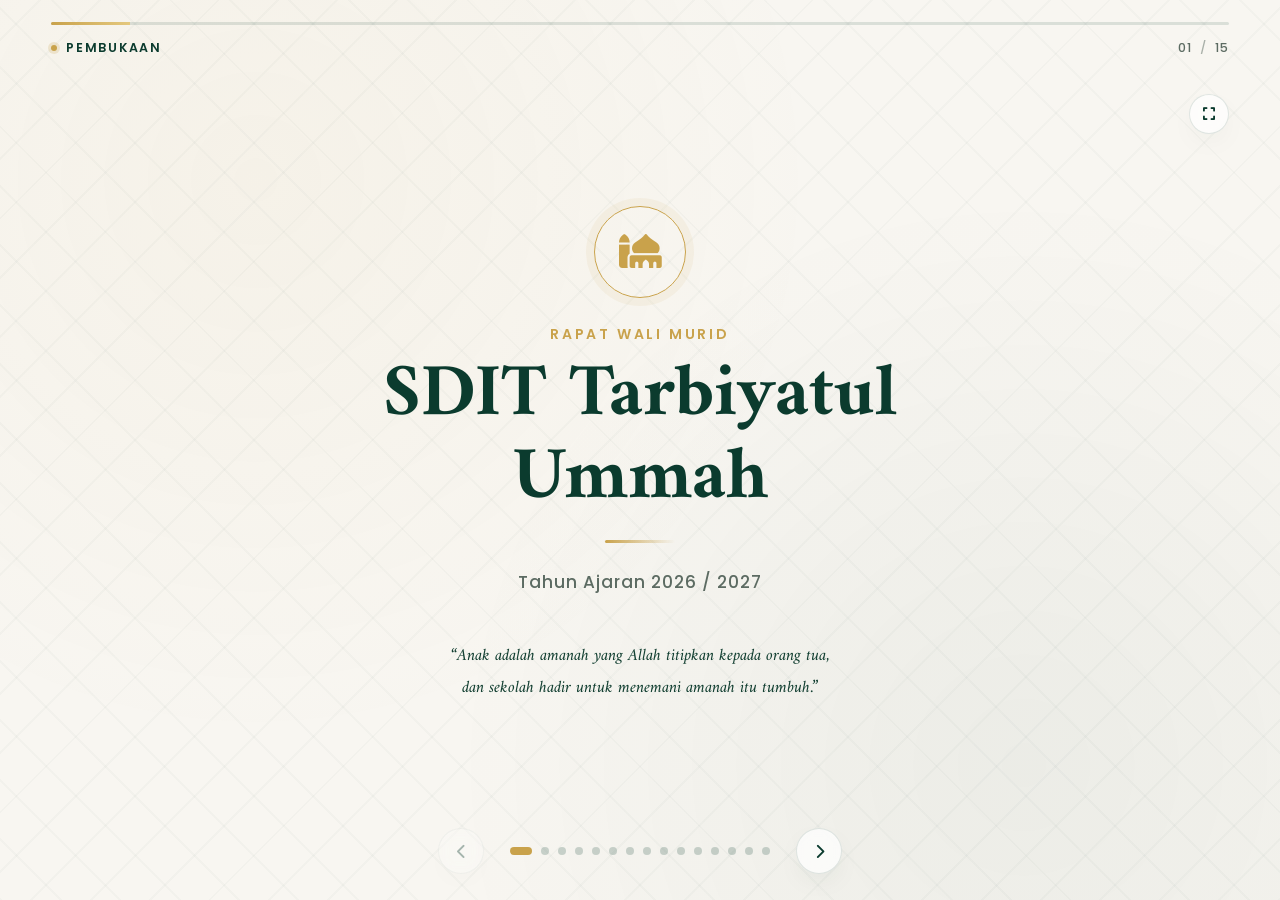
==== index.html @ 1135b36f "first commit" ====
<!DOCTYPE html>
<html lang="id">
<head>
<meta charset="UTF-8">
<meta name="viewport" content="width=device-width, initial-scale=1.0">
<title>Rapat Wali Murid — SDIT Tarbiyatul Ummah 2026/2027</title>

<!-- ===================== FONTS ===================== -->
<link rel="preconnect" href="https://fonts.googleapis.com">
<link rel="preconnect" href="https://fonts.gstatic.com" crossorigin>
<link href="https://fonts.googleapis.com/css2?family=Amiri:ital,wght@0,400;0,700;1,400&family=Poppins:wght@300;400;500;600;700;800&display=swap" rel="stylesheet">

<!-- ===================== ICONS ===================== -->
<link rel="stylesheet" href="https://cdnjs.cloudflare.com/ajax/libs/font-awesome/6.5.1/css/all.min.css">

<!-- ===================== STYLESHEET ===================== -->
<link rel="stylesheet" href="style.css">
</head>
<body>

<!-- ======================================================
     BACKGROUND PATTERN (islamic geometric, tipis, global)
====================================================== -->
<div class="pattern-overlay" aria-hidden="true"></div>

<!-- ======================================================
     TOP CHROME: progress bar + section indicator + slide no
====================================================== -->
<div class="top-chrome">
  <div class="progress-track" id="progressTrack">
    <div class="progress-fill" id="progressFill"></div>
  </div>
  <div class="chrome-row">
    <div class="section-indicator" id="sectionIndicator">
      <span class="dot-mark"></span>
      <span id="sectionLabel">Pembukaan</span>
    </div>
    <div class="slide-counter">
      <span id="slideCurrent">01</span>
      <span class="counter-sep">/</span>
      <span id="slideTotal">15</span>
    </div>
  </div>
</div>

<!-- ======================================================
     DECK
====================================================== -->
<main class="deck" id="deck">

  <!-- ================= SLIDE 1 — COVER ================= -->
  <section class="slide" data-section="Pembukaan">
    <div class="slide-inner cover-slide">
      <div class="cover-logo">
        <div class="logo-ring"><i class="fa-solid fa-mosque"></i></div>
      </div>
      <p class="eyebrow">Rapat Wali Murid</p>
      <h1 class="cover-title">SDIT Tarbiyatul<br>Ummah</h1>
      <div class="gold-divider"></div>
      <p class="cover-subtitle">Tahun Ajaran 2026 / 2027</p>
      <p class="cover-quote">&ldquo;Anak adalah amanah yang Allah titipkan kepada orang tua,<br>dan sekolah hadir untuk menemani amanah itu tumbuh.&rdquo;</p>
    </div>
  </section>

  <!-- ================= SLIDE 2 — PROFIL SEKOLAH ================= -->
  <section class="slide" data-section="Profil Sekolah">
    <div class="slide-inner">
      <p class="eyebrow">Mengenal Kami</p>
      <h2 class="slide-title">Profil SDIT Tarbiyatul Ummah</h2>
      <div class="gold-divider small"></div>

      <div class="profil-grid">
        <div class="profil-col">
          <div class="mini-card">
            <h3><i class="fa-solid fa-clock-rotate-left"></i> Sejarah Singkat</h3>
            <p class="placeholder-text">SDIT Tarbiyatul Ummah berdiri sebagai wujud ikhtiar bersama untuk menghadirkan pendidikan yang memadukan keimanan, akhlak, dan ilmu pengetahuan. Sejak awal berdiri, sekolah terus tumbuh bersama kepercayaan para orang tua. <em>(teks dapat disesuaikan)</em></p>
          </div>
          <div class="mini-card">
            <h3><i class="fa-solid fa-id-card"></i> Identitas Sekolah</h3>
            <ul class="identity-list">
              <li><span>NPSN</span><b>xxxxxxxx</b></li>
              <li><span>Status</span><b>Terakreditasi</b></li>
              <li><span>Alamat</span><b>Jl. Placeholder No. 00</b></li>
              <li><span>Tahun Berdiri</span><b>20xx</b></li>
            </ul>
          </div>
        </div>

        <div class="profil-col">
          <div class="mini-card">
            <h3><i class="fa-solid fa-chalkboard-user"></i> Profil Guru</h3>
            <div class="teacher-grid">
              <div class="teacher-card">
                <div class="teacher-photo"><i class="fa-solid fa-user"></i></div>
                <p class="teacher-name">Nama Guru</p>
                <p class="teacher-role">Kepala Sekolah</p>
              </div>
              <div class="teacher-card">
                <div class="teacher-photo"><i class="fa-solid fa-user"></i></div>
                <p class="teacher-name">Nama Guru</p>
                <p class="teacher-role">Wali Kelas</p>
              </div>
              <div class="teacher-card">
                <div class="teacher-photo"><i class="fa-solid fa-user"></i></div>
                <p class="teacher-name">Nama Guru</p>
                <p class="teacher-role">Guru Tahfidz</p>
              </div>
              <div class="teacher-card">
                <div class="teacher-photo"><i class="fa-solid fa-user"></i></div>
                <p class="teacher-name">Nama Guru</p>
                <p class="teacher-role">Guru Tahsin</p>
              </div>
            </div>
          </div>
        </div>
      </div>
    </div>
  </section>

  <!-- ================= SLIDE 3 — VISI & MISI (MUMTAZ) ================= -->
  <section class="slide" data-section="Visi & Misi">
    <div class="slide-inner">
      <p class="eyebrow">Arah Pendidikan Kami</p>
      <h2 class="slide-title">Visi &amp; Misi</h2>
      <div class="gold-divider small"></div>

      <p class="visi-text">Menjadi lembaga yang <b>Mumtaz</b> — istimewa dan unggul — dalam membentuk generasi yang berkarakter, cerdas, dan berdaya saing global.</p>

      <div class="mumtaz-grid">
        <div class="mumtaz-card"><span class="mumtaz-letter">M</span><p>Membangun karakter dan akhlak mulia</p></div>
        <div class="mumtaz-card"><span class="mumtaz-letter">U</span><p>Unggul dalam akademik</p></div>
        <div class="mumtaz-card"><span class="mumtaz-letter">M</span><p>Memfasilitasi potensi setiap anak</p></div>
        <div class="mumtaz-card"><span class="mumtaz-letter">T</span><p>Terdepan dalam teknologi</p></div>
        <div class="mumtaz-card"><span class="mumtaz-letter">A</span><p>Aktif berkontribusi bagi masyarakat</p></div>
        <div class="mumtaz-card"><span class="mumtaz-letter">Z</span><p>Zaman-oriented, siap menghadapi masa depan</p></div>
      </div>
    </div>
  </section>

  <!-- ================= SLIDE 4 — KALENDER PENDIDIKAN (FULL IMAGE) ================= -->
  <section class="slide" data-section="Kalender Pendidikan">
    <div class="slide-inner image-slide">
      <p class="eyebrow">Perencanaan Tahun Ajaran</p>
      <h2 class="slide-title">Kalender Pendidikan</h2>
      <div class="gold-divider small"></div>
      <div class="full-image-frame">
        <img src="https://placehold.co/1600x900/0B3B2E/C9A24B?text=Kalender+Pendidikan+2026%2F2027&font=raleway" alt="Kalender Pendidikan" id="kalenderImage">
      </div>
      <p class="image-hint"><i class="fa-solid fa-circle-info"></i> Ganti atribut <code>src</code> pada elemen <code>#kalenderImage</code> dengan gambar kalender pendidikan Anda.</p>
    </div>
  </section>

  <!-- ================= SLIDE 5 — OUTPUT LULUSAN ================= -->
  <section class="slide" data-section="Output Lulusan">
    <div class="slide-inner">
      <p class="eyebrow">Profil Kelulusan</p>
      <h2 class="slide-title">Output Lulusan</h2>
      <div class="gold-divider small"></div>

      <div class="icon-grid">
        <div class="icon-card"><i class="fa-solid fa-hands-praying"></i><p>Berakidah Lurus</p></div>
        <div class="icon-card"><i class="fa-solid fa-book-quran"></i><p>Berakhlak Qur'ani</p></div>
        <div class="icon-card"><i class="fa-solid fa-person-walking-arrow-right"></i><p>Mandiri</p></div>
        <div class="icon-card"><i class="fa-solid fa-list-check"></i><p>Disiplin</p></div>
        <div class="icon-card"><i class="fa-solid fa-face-smile"></i><p>Percaya Diri</p></div>
        <div class="icon-card"><i class="fa-solid fa-people-group"></i><p>Leadership</p></div>
        <div class="icon-card"><i class="fa-solid fa-hand-holding-heart"></i><p>Life Skill</p></div>
        <div class="icon-card"><i class="fa-solid fa-laptop-code"></i><p>Teknologi</p></div>
        <div class="icon-card"><i class="fa-solid fa-graduation-cap"></i><p>Akademik</p></div>
        <div class="icon-card"><i class="fa-solid fa-book-open"></i><p>Tahfidz</p></div>
      </div>
    </div>
  </section>

  <!-- ================= SLIDE 6 — TARGET PEMBELAJARAN PER KELAS ================= -->
  <section class="slide" data-section="Target Pembelajaran">
    <div class="slide-inner">
      <p class="eyebrow">Capaian Belajar</p>
      <h2 class="slide-title">Target Pembelajaran per Kelas</h2>
      <div class="gold-divider small"></div>

      <div class="table-wrap">
        <table class="modern-table">
          <thead>
            <tr><th>Kelas</th><th>Target Akademik</th><th>Target Tahfidz</th><th>Target Karakter</th></tr>
          </thead>
          <tbody>
            <tr><td><span class="kelas-badge">1</span></td><td>Placeholder target</td><td>Placeholder target</td><td>Placeholder target</td></tr>
            <tr><td><span class="kelas-badge">2</span></td><td>Placeholder target</td><td>Placeholder target</td><td>Placeholder target</td></tr>
            <tr><td><span class="kelas-badge">3</span></td><td>Placeholder target</td><td>Placeholder target</td><td>Placeholder target</td></tr>
            <tr><td><span class="kelas-badge">4</span></td><td>Placeholder target</td><td>Placeholder target</td><td>Placeholder target</td></tr>
            <tr><td><span class="kelas-badge">5</span></td><td>Placeholder target</td><td>Placeholder target</td><td>Placeholder target</td></tr>
            <tr><td><span class="kelas-badge">6</span></td><td>Placeholder target</td><td>Placeholder target</td><td>Placeholder target</td></tr>
          </tbody>
        </table>
      </div>
    </div>
  </section>

  <!-- ================= SLIDE 7 — JADWAL PELAJARAN (TIMELINE) ================= -->
  <section class="slide" data-section="Jadwal Pelajaran">
    <div class="slide-inner">
      <p class="eyebrow">Kegiatan Harian</p>
      <h2 class="slide-title">Jadwal Pelajaran</h2>
      <div class="gold-divider small"></div>

      <div class="timeline">
        <div class="timeline-item"><div class="tl-icon"><i class="fa-solid fa-door-open"></i></div><div class="tl-text"><b>07.00</b><span>Jam Masuk</span></div></div>
        <div class="timeline-item"><div class="tl-icon"><i class="fa-solid fa-chalkboard"></i></div><div class="tl-text"><b>07.15</b><span>Jam Pelajaran</span></div></div>
        <div class="timeline-item"><div class="tl-icon"><i class="fa-solid fa-mug-hot"></i></div><div class="tl-text"><b>09.30</b><span>Istirahat</span></div></div>
        <div class="timeline-item"><div class="tl-icon"><i class="fa-solid fa-microphone-lines"></i></div><div class="tl-text"><b>10.00</b><span>Tahsin</span></div></div>
        <div class="timeline-item"><div class="tl-icon"><i class="fa-solid fa-book-open-reader"></i></div><div class="tl-text"><b>10.30</b><span>Tahfidz</span></div></div>
        <div class="timeline-item"><div class="tl-icon"><i class="fa-solid fa-mosque"></i></div><div class="tl-text"><b>12.00</b><span>Dzuhur Berjamaah</span></div></div>
        <div class="timeline-item"><div class="tl-icon"><i class="fa-solid fa-house"></i></div><div class="tl-text"><b>13.00</b><span>Pulang</span></div></div>
      </div>
    </div>
  </section>

  <!-- ================= SLIDE 8 — KELOMPOK TAHSIN ================= -->
  <section class="slide" data-section="Kelompok Tahsin">
    <div class="slide-inner">
      <p class="eyebrow">Pembinaan Bacaan Al-Qur'an</p>
      <h2 class="slide-title">Kelompok Tahsin</h2>
      <div class="gold-divider small"></div>

      <div class="level-grid">
        <div class="level-card"><span class="level-tag">Level A</span><p class="placeholder-text">Kriteria &amp; target placeholder</p></div>
        <div class="level-card"><span class="level-tag">Level B</span><p class="placeholder-text">Kriteria &amp; target placeholder</p></div>
        <div class="level-card"><span class="level-tag">Level C</span><p class="placeholder-text">Kriteria &amp; target placeholder</p></div>
        <div class="level-card"><span class="level-tag">Level D</span><p class="placeholder-text">Kriteria &amp; target placeholder</p></div>
      </div>
    </div>
  </section>

  <!-- ================= SLIDE 9 — KELOMPOK TAHFIDZ ================= -->
  <section class="slide" data-section="Kelompok Tahfidz">
    <div class="slide-inner">
      <p class="eyebrow">Pembinaan Hafalan Al-Qur'an</p>
      <h2 class="slide-title">Kelompok Tahfidz</h2>
      <div class="gold-divider small"></div>

      <div class="halaqah-grid">
        <div class="halaqah-card">
          <h3><i class="fa-solid fa-book-quran"></i> Halaqah 1</h3>
          <ul>
            <li><span>Musyrif</span><b>Nama Musyrif</b></li>
            <li><span>Target</span><b>Juz placeholder</b></li>
            <li><span>Jumlah Siswa</span><b>xx siswa</b></li>
          </ul>
        </div>
        <div class="halaqah-card">
          <h3><i class="fa-solid fa-book-quran"></i> Halaqah 2</h3>
          <ul>
            <li><span>Musyrif</span><b>Nama Musyrif</b></li>
            <li><span>Target</span><b>Juz placeholder</b></li>
            <li><span>Jumlah Siswa</span><b>xx siswa</b></li>
          </ul>
        </div>
        <div class="halaqah-card">
          <h3><i class="fa-solid fa-book-quran"></i> Halaqah 3</h3>
          <ul>
            <li><span>Musyrif</span><b>Nama Musyrif</b></li>
            <li><span>Target</span><b>Juz placeholder</b></li>
            <li><span>Jumlah Siswa</span><b>xx siswa</b></li>
          </ul>
        </div>
        <div class="halaqah-card">
          <h3><i class="fa-solid fa-book-quran"></i> Halaqah 4</h3>
          <ul>
            <li><span>Musyrif</span><b>Nama Musyrif</b></li>
            <li><span>Target</span><b>Juz placeholder</b></li>
            <li><span>Jumlah Siswa</span><b>xx siswa</b></li>
          </ul>
        </div>
      </div>
    </div>
  </section>

  <!-- ================= SLIDE 10 — BUDAYA SEKOLAH ================= -->
  <section class="slide" data-section="Budaya Sekolah">
    <div class="slide-inner">
      <p class="eyebrow">Nilai Keseharian</p>
      <h2 class="slide-title">Budaya Sekolah</h2>
      <div class="gold-divider small"></div>

      <div class="culture-grid">
        <div class="culture-item"><i class="fa-solid fa-face-smile"></i><span>Senyum</span></div>
        <div class="culture-item"><i class="fa-solid fa-hand-peace"></i><span>Salam</span></div>
        <div class="culture-item"><i class="fa-solid fa-comments"></i><span>Sapa</span></div>
        <div class="culture-item"><i class="fa-solid fa-heart"></i><span>Sopan</span></div>
        <div class="culture-item"><i class="fa-solid fa-leaf"></i><span>Santun</span></div>
        <div class="culture-item"><i class="fa-solid fa-book-quran"></i><span>Tilawah</span></div>
        <div class="culture-item"><i class="fa-solid fa-rotate"></i><span>Murajaah</span></div>
        <div class="culture-item"><i class="fa-solid fa-mosque"></i><span>Shalat</span></div>
        <div class="culture-item"><i class="fa-solid fa-clock"></i><span>Disiplin</span></div>
        <div class="culture-item"><i class="fa-solid fa-broom"></i><span>Kebersihan</span></div>
      </div>
    </div>
  </section>

  <!-- ================= SLIDE 11 — INFORMASI SERAGAM ================= -->
  <section class="slide" data-section="Informasi Seragam">
    <div class="slide-inner">
      <p class="eyebrow">Ketentuan Berpakaian</p>
      <h2 class="slide-title">Informasi Seragam</h2>
      <div class="gold-divider small"></div>

      <div class="uniform-grid">
        <div class="uniform-card"><div class="uniform-photo"><i class="fa-solid fa-shirt"></i></div><p>Senin</p></div>
        <div class="uniform-card"><div class="uniform-photo"><i class="fa-solid fa-shirt"></i></div><p>Selasa</p></div>
        <div class="uniform-card"><div class="uniform-photo"><i class="fa-solid fa-shirt"></i></div><p>Rabu</p></div>
        <div class="uniform-card"><div class="uniform-photo"><i class="fa-solid fa-shirt"></i></div><p>Kamis</p></div>
        <div class="uniform-card"><div class="uniform-photo"><i class="fa-solid fa-shirt"></i></div><p>Jumat</p></div>
        <div class="uniform-card"><div class="uniform-photo"><i class="fa-solid fa-person-running"></i></div><p>Olahraga</p></div>
      </div>
    </div>
  </section>

  <!-- ================= SLIDE 12 — ATURAN SISWA ================= -->
  <section class="slide" data-section="Aturan Siswa">
    <div class="slide-inner">
      <p class="eyebrow">Tata Tertib</p>
      <h2 class="slide-title">Aturan Siswa</h2>
      <div class="gold-divider small"></div>

      <div class="rules-columns">
        <div class="rules-col rules-good">
          <h3><i class="fa-solid fa-circle-check"></i> Yang Harus Dilakukan</h3>
          <ul>
            <li><i class="fa-solid fa-check"></i> Datang tepat waktu</li>
            <li><i class="fa-solid fa-check"></i> Berpakaian rapi sesuai jadwal</li>
            <li><i class="fa-solid fa-check"></i> Membawa perlengkapan belajar</li>
            <li><i class="fa-solid fa-check"></i> Bersikap sopan pada guru &amp; teman</li>
            <li><i class="fa-solid fa-check"></i> Menjaga kebersihan kelas</li>
          </ul>
        </div>
        <div class="rules-col rules-bad">
          <h3><i class="fa-solid fa-circle-xmark"></i> Yang Tidak Boleh Dilakukan</h3>
          <ul>
            <li><i class="fa-solid fa-xmark"></i> Membawa gawai tanpa izin</li>
            <li><i class="fa-solid fa-xmark"></i> Terlambat tanpa keterangan</li>
            <li><i class="fa-solid fa-xmark"></i> Berkata tidak sopan</li>
            <li><i class="fa-solid fa-xmark"></i> Membuang sampah sembarangan</li>
            <li><i class="fa-solid fa-xmark"></i> Meninggalkan kelas tanpa izin</li>
          </ul>
        </div>
      </div>
    </div>
  </section>

  <!-- ================= SLIDE 13 — KOMITMEN ORANG TUA ================= -->
  <section class="slide" data-section="Komitmen Orang Tua">
    <div class="slide-inner">
      <p class="eyebrow">Sinergi Sekolah &amp; Keluarga</p>
      <h2 class="slide-title">Komitmen Bersama Orang Tua &amp; Sekolah</h2>
      <div class="gold-divider small"></div>

      <div class="commitment-layout">
        <ul class="commitment-list">
          <li><i class="fa-solid fa-square-check"></i> Mendampingi belajar di rumah</li>
          <li><i class="fa-solid fa-square-check"></i> Murajaah hafalan bersama anak</li>
          <li><i class="fa-solid fa-square-check"></i> Membiasakan shalat berjamaah</li>
          <li><i class="fa-solid fa-square-check"></i> Aktif berkomunikasi dengan guru</li>
          <li><i class="fa-solid fa-square-check"></i> Datang tepat waktu</li>
        </ul>

        <div class="signature-area">
          <div class="signature-box"><span>Orang Tua / Wali</span></div>
          <div class="signature-box"><span>Wali Kelas</span></div>
        </div>
      </div>
    </div>
  </section>

  <!-- ================= SLIDE 14 — ANGGARAN SEKOLAH ================= -->
  <section class="slide" data-section="Anggaran Sekolah">
    <div class="slide-inner">
      <p class="eyebrow">Perencanaan Biaya</p>
      <h2 class="slide-title">Anggaran Sekolah</h2>
      <div class="gold-divider small"></div>

      <div class="budget-grid">
        <div class="budget-card"><i class="fa-solid fa-money-bill-wave"></i><p>SPP</p><span>Rp. xxx.xxx</span></div>
        <div class="budget-card"><i class="fa-solid fa-shirt"></i><p>Seragam</p><span>Rp. xxx.xxx</span></div>
        <div class="budget-card"><i class="fa-solid fa-book"></i><p>Buku</p><span>Rp. xxx.xxx</span></div>
        <div class="budget-card"><i class="fa-solid fa-calendar-days"></i><p>Kegiatan</p><span>Rp. xxx.xxx</span></div>
        <div class="budget-card"><i class="fa-solid fa-futbol"></i><p>Ekstrakurikuler</p><span>Rp. xxx.xxx</span></div>
        <div class="budget-card"><i class="fa-solid fa-ellipsis"></i><p>Lainnya</p><span>Rp. xxx.xxx</span></div>
      </div>
    </div>
  </section>

  <!-- ================= SLIDE 15 — PENUTUP ================= -->
  <section class="slide" data-section="Penutup">
    <div class="slide-inner closing-slide">
      <i class="fa-solid fa-mosque closing-icon"></i>
      <p class="closing-quote">&ldquo;Pendidikan terbaik lahir dari sinergi antara sekolah dan keluarga.&rdquo;</p>
      <div class="gold-divider"></div>
      <h2 class="closing-title">Terima Kasih</h2>
      <p class="closing-school">SDIT Tarbiyatul Ummah</p>
    </div>
  </section>

</main>

<!-- ======================================================
     BOTTOM CHROME: prev/next + dots + fullscreen
====================================================== -->
<div class="bottom-chrome">
  <button class="nav-btn" id="prevBtn" aria-label="Slide sebelumnya">
    <i class="fa-solid fa-chevron-left"></i>
  </button>

  <div class="dots" id="dotsContainer"></div>

  <button class="nav-btn" id="nextBtn" aria-label="Slide berikutnya">
    <i class="fa-solid fa-chevron-right"></i>
  </button>
</div>

<button class="fullscreen-btn" id="fullscreenBtn" aria-label="Mode layar penuh">
  <i class="fa-solid fa-expand"></i>
</button>

<script src="script.js"></script>
</body>
</html>
---- style.css ----
/* =====================================================================
   RAPAT WALI MURID — SDIT TARBIYATUL UMMAH
   Stylesheet premium: Islamic Minimalist, Elegant, Modern
   Palette : Hijau tua #0B3B2E | Emas #C9A24B | Cream #F8F6F1
===================================================================== */

/* ---------------------- 1. DESIGN TOKENS ---------------------- */
:root{
  --hijau-tua:      #0B3B2E;
  --hijau-tua-2:    #123f31;
  --hijau-gelap:    #071F19;
  --emas:           #C9A24B;
  --emas-terang:    #E4C87E;
  --cream:          #F8F6F1;
  --cream-2:        #F1ECE1;
  --putih:          #FFFFFF;
  --teks-gelap:     #1C2A22;
  --teks-muted:     #5C6B62;

  --font-heading: 'Amiri', serif;
  --font-body:    'Poppins', sans-serif;

  --radius-lg: 24px;
  --radius-md: 16px;
  --radius-sm: 10px;

  --shadow-soft: 0 20px 50px -20px rgba(11,59,46,0.25);
  --shadow-card: 0 10px 30px -12px rgba(11,59,46,0.18);
  --ease: cubic-bezier(.65,0,.35,1);
}

/* ---------------------- 2. RESET ---------------------- */
*,*::before,*::after{ box-sizing:border-box; margin:0; padding:0; }
html,body{ height:100%; }
body{
  font-family:var(--font-body);
  background:var(--cream);
  color:var(--teks-gelap);
  overflow:hidden;
  -webkit-font-smoothing:antialiased;
  position:relative;
}
img{ max-width:100%; display:block; }
ul{ list-style:none; }
button{ font-family:inherit; cursor:pointer; border:none; background:none; }

::selection{ background:var(--emas); color:var(--putih); }

/* Respect reduced motion */
@media (prefers-reduced-motion: reduce){
  *{ animation-duration:.001ms !important; transition-duration:.001ms !important; }
}

/* ---------------------- 3. BACKGROUND PATTERN ---------------------- */
.pattern-overlay{
  position:fixed; inset:0; z-index:0; pointer-events:none;
  background-image:
    radial-gradient(circle at 20% 20%, rgba(201,162,75,0.05) 0, transparent 45%),
    radial-gradient(circle at 80% 85%, rgba(11,59,46,0.05) 0, transparent 45%),
    repeating-linear-gradient(45deg, rgba(11,59,46,0.025) 0 2px, transparent 2px 42px),
    repeating-linear-gradient(-45deg, rgba(11,59,46,0.025) 0 2px, transparent 2px 42px);
}

/* ---------------------- 4. TOP CHROME ---------------------- */
.top-chrome{
  position:fixed; top:0; left:0; right:0; z-index:50;
  padding:22px clamp(20px,4vw,56px) 0;
}
.progress-track{
  width:100%; height:3px; background:rgba(11,59,46,0.12);
  border-radius:4px; overflow:hidden;
}
.progress-fill{
  height:100%; width:6.66%;
  background:linear-gradient(90deg, var(--emas), var(--emas-terang));
  transition:width .6s var(--ease);
}
.chrome-row{
  display:flex; align-items:center; justify-content:space-between;
  margin-top:14px;
}
.section-indicator{
  display:flex; align-items:center; gap:9px;
  font-size:12.5px; letter-spacing:.14em; text-transform:uppercase;
  color:var(--hijau-tua); font-weight:600;
}
.dot-mark{
  width:6px; height:6px; border-radius:50%; background:var(--emas);
  box-shadow:0 0 0 3px rgba(201,162,75,0.2);
}
.slide-counter{
  font-size:12.5px; letter-spacing:.08em; color:var(--teks-muted); font-weight:500;
  font-variant-numeric:tabular-nums;
}
.counter-sep{ margin:0 4px; opacity:.5; }

/* ---------------------- 5. DECK / SLIDES ---------------------- */
.deck{
  position:relative; width:100%; height:100vh; z-index:1;
}
.slide{
  position:absolute; inset:0;
  display:flex; align-items:center; justify-content:center;
  padding:110px clamp(24px,6vw,90px) 100px;
  opacity:0; visibility:hidden;
  transform:translateX(40px);
  transition:opacity .6s var(--ease), transform .6s var(--ease), visibility 0s linear .6s;
}
.slide.active{
  opacity:1; visibility:visible; transform:translateX(0);
  transition:opacity .6s var(--ease), transform .6s var(--ease), visibility 0s;
  z-index:2;
}
.slide.exit-left{ transform:translateX(-40px); }

.slide-inner{
  width:100%; max-width:1180px; margin:0 auto;
  animation:riseIn .7s var(--ease);
}
@keyframes riseIn{
  from{ opacity:0; transform:translateY(18px); }
  to{ opacity:1; transform:translateY(0); }
}

.eyebrow{
  font-size:13px; letter-spacing:.2em; text-transform:uppercase;
  color:var(--emas); font-weight:600; margin-bottom:10px;
}
.slide-title{
  font-family:var(--font-heading);
  font-size:clamp(30px,3.6vw,46px);
  color:var(--hijau-tua); font-weight:700; line-height:1.15;
}
.gold-divider{
  width:70px; height:3px; margin:20px 0 26px;
  background:linear-gradient(90deg, var(--emas), transparent);
  border-radius:4px;
}
.gold-divider.small{ width:52px; margin:16px 0 30px; }

.placeholder-text{ color:var(--teks-muted); font-size:14.5px; line-height:1.75; font-weight:400; }

/* ---------------------- 6. COVER SLIDE ---------------------- */
.cover-slide{ text-align:center; display:flex; flex-direction:column; align-items:center; }
.cover-logo{ margin-bottom:26px; }
.logo-ring{
  width:92px; height:92px; border-radius:50%;
  border:1.5px solid var(--emas);
  display:flex; align-items:center; justify-content:center;
  color:var(--emas); font-size:34px;
  box-shadow:0 0 0 8px rgba(201,162,75,0.08);
}
.cover-slide .eyebrow{ font-size:14px; }
.cover-title{
  font-family:var(--font-heading); font-weight:700;
  font-size:clamp(40px,6vw,74px); color:var(--hijau-tua); line-height:1.12;
}
.cover-subtitle{
  font-size:17px; letter-spacing:.06em; color:var(--teks-muted); font-weight:500;
}
.cover-quote{
  margin-top:46px; max-width:560px;
  font-family:var(--font-heading); font-style:italic;
  font-size:17px; line-height:1.85; color:var(--hijau-tua-2);
}

/* ---------------------- 7. GLASS / CARD BASE ---------------------- */
.mini-card,.mumtaz-card,.icon-card,.level-card,.halaqah-card,
.uniform-card,.budget-card,.teacher-card{
  background:rgba(255,255,255,0.72);
  backdrop-filter:blur(10px);
  border:1px solid rgba(11,59,46,0.08);
  border-radius:var(--radius-md);
  box-shadow:var(--shadow-card);
  transition:transform .35s var(--ease), box-shadow .35s var(--ease);
}
.mini-card:hover,.mumtaz-card:hover,.icon-card:hover,.level-card:hover,
.halaqah-card:hover,.uniform-card:hover,.budget-card:hover,.teacher-card:hover{
  transform:translateY(-4px);
  box-shadow:0 24px 40px -18px rgba(11,59,46,0.28);
}

/* ---------------------- 8. SLIDE 2 — PROFIL ---------------------- */
.profil-grid{ display:grid; grid-template-columns:1.1fr 1fr; gap:26px; }
.mini-card{ padding:26px 28px; margin-bottom:20px; }
.mini-card h3{
  font-family:var(--font-heading); font-size:18px; color:var(--hijau-tua);
  display:flex; align-items:center; gap:10px; margin-bottom:14px;
}
.mini-card h3 i{ color:var(--emas); }
.identity-list li{
  display:flex; justify-content:space-between; padding:9px 0;
  border-bottom:1px dashed rgba(11,59,46,0.12); font-size:14px;
}
.identity-list li:last-child{ border-bottom:none; }
.identity-list span{ color:var(--teks-muted); }
.identity-list b{ color:var(--hijau-tua); font-weight:600; }

.teacher-grid{ display:grid; grid-template-columns:repeat(2,1fr); gap:16px; }
.teacher-card{ padding:20px 14px; text-align:center; box-shadow:none; border:1px solid rgba(11,59,46,0.08); }
.teacher-photo{
  width:56px; height:56px; margin:0 auto 10px; border-radius:50%;
  background:var(--cream-2); color:var(--emas); font-size:22px;
  display:flex; align-items:center; justify-content:center;
  border:1.5px solid rgba(201,162,75,0.4);
}
.teacher-name{ font-size:13.5px; font-weight:600; color:var(--hijau-tua); }
.teacher-role{ font-size:11.5px; color:var(--teks-muted); margin-top:2px; }

/* ---------------------- 9. SLIDE 3 — MUMTAZ ---------------------- */
.visi-text{
  max-width:760px; font-size:16px; line-height:1.85; color:var(--teks-gelap);
  margin-bottom:34px;
}
.mumtaz-grid{ display:grid; grid-template-columns:repeat(3,1fr); gap:18px; }
.mumtaz-card{
  padding:24px 20px; text-align:left; position:relative; overflow:hidden;
}
.mumtaz-card::after{
  content:''; position:absolute; right:-18px; bottom:-22px;
  width:90px; height:90px; border-radius:50%;
  background:radial-gradient(circle, rgba(201,162,75,0.12), transparent 70%);
}
.mumtaz-letter{
  font-family:var(--font-heading); font-size:34px; font-weight:700;
  color:var(--emas); display:block; margin-bottom:10px;
}
.mumtaz-card p{ font-size:13.5px; color:var(--teks-gelap); line-height:1.6; position:relative; z-index:1; }

/* ---------------------- 10. SLIDE 4 — KALENDER (IMAGE) ---------------------- */
.image-slide{ text-align:center; }
.full-image-frame{
  border-radius:var(--radius-lg); overflow:hidden;
  box-shadow:var(--shadow-soft); border:1px solid rgba(11,59,46,0.1);
  max-height:56vh;
}
.full-image-frame img{ width:100%; height:56vh; object-fit:contain; background:var(--cream-2); }
.image-hint{
  margin-top:16px; font-size:12.5px; color:var(--teks-muted);
  display:flex; align-items:center; justify-content:center; gap:6px;
}
.image-hint code{ background:var(--cream-2); padding:2px 6px; border-radius:5px; }

/* ---------------------- 11. SLIDE 5 — OUTPUT LULUSAN (ICON GRID) ---------------------- */
.icon-grid{ display:grid; grid-template-columns:repeat(5,1fr); gap:16px; }
.icon-card{
  padding:26px 12px; text-align:center;
}
.icon-card i{ font-size:26px; color:var(--emas); margin-bottom:12px; display:block; }
.icon-card p{ font-size:13px; font-weight:600; color:var(--hijau-tua); }

/* ---------------------- 12. SLIDE 6 — TABEL TARGET ---------------------- */
.table-wrap{
  border-radius:var(--radius-md); overflow:hidden; box-shadow:var(--shadow-card);
  border:1px solid rgba(11,59,46,0.08);
}
.modern-table{ width:100%; border-collapse:collapse; background:rgba(255,255,255,0.75); }
.modern-table thead th{
  background:var(--hijau-tua); color:var(--cream);
  font-size:12.5px; text-transform:uppercase; letter-spacing:.08em;
  font-weight:600; padding:15px 20px; text-align:left;
}
.modern-table tbody td{
  padding:14px 20px; font-size:13.5px; color:var(--teks-gelap);
  border-bottom:1px solid rgba(11,59,46,0.08);
}
.modern-table tbody tr:last-child td{ border-bottom:none; }
.modern-table tbody tr:hover{ background:rgba(201,162,75,0.06); }
.kelas-badge{
  display:inline-flex; align-items:center; justify-content:center;
  width:30px; height:30px; border-radius:50%;
  background:var(--cream-2); color:var(--hijau-tua); font-weight:700;
  border:1px solid rgba(201,162,75,0.5);
}

/* ---------------------- 13. SLIDE 7 — TIMELINE ---------------------- */
.timeline{
  display:flex; gap:10px; position:relative; padding-top:10px;
  overflow-x:auto;
}
.timeline::before{
  content:''; position:absolute; top:34px; left:0; right:0; height:1px;
  background:repeating-linear-gradient(90deg, rgba(201,162,75,0.5) 0 8px, transparent 8px 16px);
}
.timeline-item{
  flex:1; min-width:120px; display:flex; flex-direction:column; align-items:center;
  text-align:center; position:relative; z-index:1;
}
.tl-icon{
  width:54px; height:54px; border-radius:50%; background:var(--putih);
  border:1.5px solid var(--emas); color:var(--hijau-tua);
  display:flex; align-items:center; justify-content:center; font-size:19px;
  box-shadow:var(--shadow-card); margin-bottom:14px;
}
.tl-text b{ display:block; font-size:14px; color:var(--hijau-tua); }
.tl-text span{ font-size:12px; color:var(--teks-muted); }

/* ---------------------- 14. SLIDE 8 — LEVEL TAHSIN ---------------------- */
.level-grid{ display:grid; grid-template-columns:repeat(4,1fr); gap:18px; }
.level-card{ padding:28px 20px; text-align:center; }
.level-tag{
  display:inline-block; font-family:var(--font-heading); font-size:20px;
  font-weight:700; color:var(--hijau-tua); background:var(--cream-2);
  padding:8px 22px; border-radius:30px; margin-bottom:14px;
  border:1px solid rgba(201,162,75,0.5);
}

/* ---------------------- 15. SLIDE 9 — HALAQAH TAHFIDZ ---------------------- */
.halaqah-grid{ display:grid; grid-template-columns:repeat(2,1fr); gap:18px; }
.halaqah-card{ padding:24px 26px; }
.halaqah-card h3{
  font-family:var(--font-heading); font-size:17px; color:var(--hijau-tua);
  display:flex; align-items:center; gap:9px; margin-bottom:14px;
}
.halaqah-card h3 i{ color:var(--emas); }
.halaqah-card li{
  display:flex; justify-content:space-between; font-size:13.5px; padding:6px 0;
  border-bottom:1px dashed rgba(11,59,46,0.1);
}
.halaqah-card li:last-child{ border-bottom:none; }
.halaqah-card span{ color:var(--teks-muted); }
.halaqah-card b{ color:var(--hijau-tua); }

/* ---------------------- 16. SLIDE 10 — BUDAYA SEKOLAH ---------------------- */
.culture-grid{ display:grid; grid-template-columns:repeat(5,1fr); gap:14px; }
.culture-item{
  background:rgba(255,255,255,0.6); border:1px solid rgba(11,59,46,0.08);
  border-radius:var(--radius-sm); padding:22px 10px; text-align:center;
  transition:transform .3s var(--ease), background .3s var(--ease);
}
.culture-item:hover{ transform:translateY(-3px); background:rgba(255,255,255,0.9); }
.culture-item i{ font-size:20px; color:var(--hijau-tua); margin-bottom:10px; display:block; }
.culture-item span{ font-size:12.5px; font-weight:600; color:var(--teks-gelap); }

/* ---------------------- 17. SLIDE 11 — SERAGAM ---------------------- */
.uniform-grid{ display:grid; grid-template-columns:repeat(6,1fr); gap:14px; }
.uniform-card{ padding:18px 10px 16px; text-align:center; }
.uniform-photo{
  width:100%; aspect-ratio:1/1; border-radius:var(--radius-sm);
  background:var(--cream-2); display:flex; align-items:center; justify-content:center;
  color:var(--emas); font-size:24px; margin-bottom:12px;
  border:1px dashed rgba(201,162,75,0.5);
}
.uniform-card p{ font-size:12.5px; font-weight:600; color:var(--hijau-tua); }

/* ---------------------- 18. SLIDE 12 — ATURAN SISWA ---------------------- */
.rules-columns{ display:grid; grid-template-columns:1fr 1fr; gap:22px; }
.rules-col{
  background:rgba(255,255,255,0.72); border-radius:var(--radius-md);
  padding:28px 30px; box-shadow:var(--shadow-card);
}
.rules-col h3{
  font-family:var(--font-heading); font-size:17px; margin-bottom:18px;
  display:flex; align-items:center; gap:9px;
}
.rules-good h3{ color:#1F6E4C; }
.rules-bad h3{ color:#A5432F; }
.rules-col li{ display:flex; align-items:center; gap:10px; font-size:13.5px; padding:8px 0; color:var(--teks-gelap); }
.rules-good li i{ color:#1F6E4C; }
.rules-bad li i{ color:#A5432F; }

/* ---------------------- 19. SLIDE 13 — KOMITMEN ORTU ---------------------- */
.commitment-layout{ display:grid; grid-template-columns:1fr 1fr; gap:40px; align-items:start; }
.commitment-list li{
  display:flex; align-items:center; gap:12px; font-size:14.5px;
  padding:12px 0; border-bottom:1px dashed rgba(11,59,46,0.12);
}
.commitment-list li i{ color:var(--emas); font-size:17px; }
.signature-area{ display:flex; flex-direction:column; gap:22px; }
.signature-box{
  height:100px; border:1.5px dashed rgba(11,59,46,0.35); border-radius:var(--radius-sm);
  display:flex; align-items:flex-end; justify-content:center; padding-bottom:12px;
  background:rgba(255,255,255,0.4);
}
.signature-box span{ font-size:12.5px; color:var(--teks-muted); letter-spacing:.05em; }

/* ---------------------- 20. SLIDE 14 — ANGGARAN ---------------------- */
.budget-grid{ display:grid; grid-template-columns:repeat(3,1fr); gap:18px; }
.budget-card{ padding:26px 20px; text-align:center; }
.budget-card i{ font-size:24px; color:var(--emas); margin-bottom:12px; display:block; }
.budget-card p{ font-size:14px; font-weight:600; color:var(--hijau-tua); margin-bottom:6px; }
.budget-card span{ font-size:13px; color:var(--teks-muted); }

/* ---------------------- 21. SLIDE 15 — PENUTUP ---------------------- */
.slide:last-child{ background:var(--hijau-tua); }
.closing-slide{ text-align:center; display:flex; flex-direction:column; align-items:center; }
.closing-icon{ font-size:34px; color:var(--emas); margin-bottom:26px; }
.closing-quote{
  font-family:var(--font-heading); font-style:italic; font-size:20px;
  color:var(--cream); max-width:640px; line-height:1.8;
}
.closing-title{
  font-family:var(--font-heading); font-size:clamp(34px,4.5vw,54px);
  color:var(--emas-terang); font-weight:700; margin-top:6px;
}
.closing-school{
  font-size:14px; letter-spacing:.14em; text-transform:uppercase;
  color:rgba(248,246,241,0.75); margin-top:10px;
}
.slide:last-child .gold-divider{ background:linear-gradient(90deg, transparent, var(--emas), transparent); margin-left:auto; margin-right:auto; }

/* ---------------------- 22. BOTTOM CHROME ---------------------- */
.bottom-chrome{
  position:fixed; bottom:26px; left:0; right:0; z-index:50;
  display:flex; align-items:center; justify-content:center; gap:26px;
}
.nav-btn{
  width:46px; height:46px; border-radius:50%;
  background:rgba(255,255,255,0.7); backdrop-filter:blur(8px);
  border:1px solid rgba(11,59,46,0.12); color:var(--hijau-tua);
  display:flex; align-items:center; justify-content:center; font-size:15px;
  box-shadow:var(--shadow-card);
  transition:transform .25s var(--ease), background .25s var(--ease), color .25s var(--ease);
}
.nav-btn:hover{ background:var(--hijau-tua); color:var(--cream); transform:translateY(-2px); }
.nav-btn:disabled{ opacity:.35; pointer-events:none; }

.dots{ display:flex; align-items:center; gap:9px; }
.nav-dot{
  width:8px; height:8px; border-radius:50%; background:rgba(11,59,46,0.2);
  transition:all .3s var(--ease);
}
.nav-dot.active{ width:22px; border-radius:5px; background:var(--emas); }

.fullscreen-btn{
  position:fixed; top:24px; right:clamp(20px,4vw,56px); z-index:60;
  width:40px; height:40px; border-radius:50%;
  background:rgba(255,255,255,0.7); backdrop-filter:blur(8px);
  border:1px solid rgba(11,59,46,0.12); color:var(--hijau-tua);
  display:flex; align-items:center; justify-content:center; font-size:14px;
  box-shadow:var(--shadow-card); transition:background .25s var(--ease), color .25s var(--ease);
  margin-top:70px;
}
.fullscreen-btn:hover{ background:var(--hijau-tua); color:var(--cream); }

/* ---------------------- 23. RESPONSIVE ---------------------- */
@media (max-width: 1100px){
  .profil-grid,.rules-columns,.commitment-layout{ grid-template-columns:1fr; }
  .mumtaz-grid{ grid-template-columns:repeat(2,1fr); }
  .icon-grid{ grid-template-columns:repeat(3,1fr); }
  .level-grid{ grid-template-columns:repeat(2,1fr); }
  .halaqah-grid{ grid-template-columns:1fr; }
  .uniform-grid{ grid-template-columns:repeat(3,1fr); }
  .budget-grid{ grid-template-columns:repeat(2,1fr); }
  .culture-grid{ grid-template-columns:repeat(3,1fr); }
}

@media (max-width: 680px){
  .slide{ padding:100px 20px 130px; }
  .top-chrome{ padding:16px 18px 0; }
  .chrome-row{ margin-top:10px; }
  .cover-title{ font-size:38px; }
  .slide-title{ font-size:26px; }
  .mumtaz-grid,.icon-grid,.level-grid,.uniform-grid,.budget-grid,.culture-grid{
    grid-template-columns:repeat(2,1fr);
  }
  .teacher-grid{ grid-template-columns:repeat(2,1fr); }
  .timeline{ flex-wrap:wrap; }
  .timeline::before{ display:none; }
  .timeline-item{ min-width:80px; }
  .fullscreen-btn{ margin-top:56px; width:36px; height:36px; }
  .bottom-chrome{ bottom:16px; gap:16px; }
  .nav-btn{ width:40px; height:40px; }
}

@media (max-width: 420px){
  .mumtaz-grid,.icon-grid,.level-grid,.uniform-grid,.budget-grid,.culture-grid{
    grid-template-columns:1fr 1fr;
  }
  .slide-inner{ font-size:14px; }
}
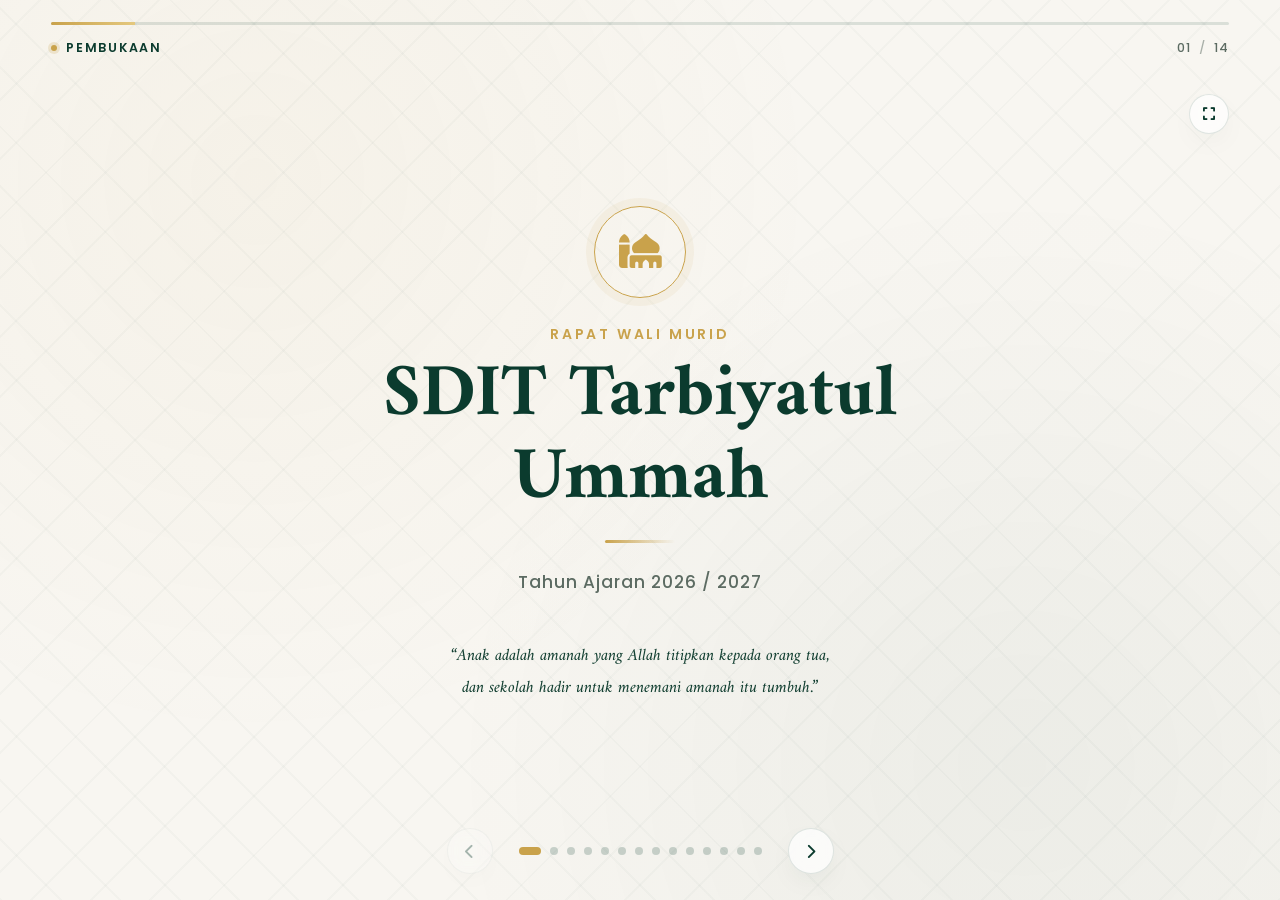
==== commit 22626353: "add" ====
--- a/index.html
+++ b/index.html
@@ -73,43 +73,78 @@
         <div class="profil-col">
           <div class="mini-card">
             <h3><i class="fa-solid fa-clock-rotate-left"></i> Sejarah Singkat</h3>
-            <p class="placeholder-text">SDIT Tarbiyatul Ummah berdiri sebagai wujud ikhtiar bersama untuk menghadirkan pendidikan yang memadukan keimanan, akhlak, dan ilmu pengetahuan. Sejak awal berdiri, sekolah terus tumbuh bersama kepercayaan para orang tua. <em>(teks dapat disesuaikan)</em></p>
+            <p class="placeholder-text">SDIT Tarbiyatul Ummah berdiri sebagai wujud ikhtiar bersama untuk menghadirkan pendidikan yang memadukan keimanan, akhlak, dan ilmu pengetahuan. Sejak awal berdiri, sekolah terus tumbuh bersama kepercayaan para orang tua. <em></em></p>
           </div>
           <div class="mini-card">
             <h3><i class="fa-solid fa-id-card"></i> Identitas Sekolah</h3>
             <ul class="identity-list">
-              <li><span>NPSN</span><b>xxxxxxxx</b></li>
-              <li><span>Status</span><b>Terakreditasi</b></li>
-              <li><span>Alamat</span><b>Jl. Placeholder No. 00</b></li>
-              <li><span>Tahun Berdiri</span><b>20xx</b></li>
+       
+              <li><span>Alamat</span><b> Jl. KH. Abdul Hamid No.KM 9, RT.002/RW.002, Kp. Nangkasari, Pamijahan, Kec. Pamijahan, Kabupaten Bogor, Jawa Barat 16810</b></li>
+              <li><span>Tahun Berdiri</span><b>2021
+
+              </b></li>
             </ul>
           </div>
         </div>
 
         <div class="profil-col">
-          <div class="mini-card">
-            <h3><i class="fa-solid fa-chalkboard-user"></i> Profil Guru</h3>
-            <div class="teacher-grid">
-              <div class="teacher-card">
-                <div class="teacher-photo"><i class="fa-solid fa-user"></i></div>
-                <p class="teacher-name">Nama Guru</p>
-                <p class="teacher-role">Kepala Sekolah</p>
-              </div>
-              <div class="teacher-card">
-                <div class="teacher-photo"><i class="fa-solid fa-user"></i></div>
-                <p class="teacher-name">Nama Guru</p>
-                <p class="teacher-role">Wali Kelas</p>
-              </div>
-              <div class="teacher-card">
-                <div class="teacher-photo"><i class="fa-solid fa-user"></i></div>
-                <p class="teacher-name">Nama Guru</p>
-                <p class="teacher-role">Guru Tahfidz</p>
-              </div>
-              <div class="teacher-card">
-                <div class="teacher-photo"><i class="fa-solid fa-user"></i></div>
-                <p class="teacher-name">Nama Guru</p>
-                <p class="teacher-role">Guru Tahsin</p>
-              </div>
+  <div class="mini-card">
+    <h3><i class="fa-solid fa-chalkboard-user"></i> Profil Guru</h3>
+
+    <div class="teacher-grid">
+
+      <div class="teacher-card">
+        <div class="teacher-photo"><i class="fa-solid fa-user"></i></div>
+        <p class="teacher-name">Ustadz Ahmad</p>
+        <p class="teacher-role">Kepala Sekolah</p>
+      </div>
+
+      <div class="teacher-card">
+        <div class="teacher-photo"><i class="fa-solid fa-user"></i></div>
+        <p class="teacher-name">Ustadz Muhammad</p>
+        <p class="teacher-role">Wali Kelas 7</p>
+      </div>
+
+      <div class="teacher-card">
+        <div class="teacher-photo"><i class="fa-solid fa-user"></i></div>
+        <p class="teacher-name">Ustadz Ikram</p>
+        <p class="teacher-role">Guru Tahfidz</p>
+      </div>
+
+      <div class="teacher-card">
+        <div class="teacher-photo"><i class="fa-solid fa-user"></i></div>
+        <p class="teacher-name">Ustadz Fajar</p>
+        <p class="teacher-role">Guru Tahsin</p>
+      </div>
+
+      <div class="teacher-card">
+        <div class="teacher-photo"><i class="fa-solid fa-user"></i></div>
+        <p class="teacher-name">Ustadz Yusuf</p>
+        <p class="teacher-role">Guru Bahasa Arab</p>
+      </div>
+
+      <div class="teacher-card">
+        <div class="teacher-photo"><i class="fa-solid fa-user"></i></div>
+        <p class="teacher-name">Ustadz Ali</p>
+        <p class="teacher-role">Guru PAI</p>
+      </div>
+
+      <div class="teacher-card">
+        <div class="teacher-photo"><i class="fa-solid fa-user"></i></div>
+        <p class="teacher-name">Ustadz Hasan</p>
+        <p class="teacher-role">Guru Matematika</p>
+      </div>
+
+      <div class="teacher-card">
+        <div class="teacher-photo"><i class="fa-solid fa-user"></i></div>
+        <p class="teacher-name">Ustadzah Aisyah</p>
+        <p class="teacher-role">Guru Bahasa Inggris</p>
+      </div>
+
+    </div>
+
+  </div>
+</div>
             </div>
           </div>
         </div>
@@ -144,7 +179,7 @@
       <h2 class="slide-title">Kalender Pendidikan</h2>
       <div class="gold-divider small"></div>
       <div class="full-image-frame">
-        <img src="https://placehold.co/1600x900/0B3B2E/C9A24B?text=Kalender+Pendidikan+2026%2F2027&font=raleway" alt="Kalender Pendidikan" id="kalenderImage">
+        <img src="/assets/kaldik.jpg" alt="Kalender Pendidikan" id="kalenderImage">
       </div>
       <p class="image-hint"><i class="fa-solid fa-circle-info"></i> Ganti atribut <code>src</code> pada elemen <code>#kalenderImage</code> dengan gambar kalender pendidikan Anda.</p>
     </div>
@@ -185,11 +220,153 @@
             <tr><th>Kelas</th><th>Target Akademik</th><th>Target Tahfidz</th><th>Target Karakter</th></tr>
           </thead>
           <tbody>
-            <tr><td><span class="kelas-badge">1</span></td><td>Placeholder target</td><td>Placeholder target</td><td>Placeholder target</td></tr>
-            <tr><td><span class="kelas-badge">2</span></td><td>Placeholder target</td><td>Placeholder target</td><td>Placeholder target</td></tr>
-            <tr><td><span class="kelas-badge">3</span></td><td>Placeholder target</td><td>Placeholder target</td><td>Placeholder target</td></tr>
-            <tr><td><span class="kelas-badge">4</span></td><td>Placeholder target</td><td>Placeholder target</td><td>Placeholder target</td></tr>
-            <tr><td><span class="kelas-badge">5</span></td><td>Placeholder target</td><td>Placeholder target</td><td>Placeholder target</td></tr>
+            <tr><td><span class="kelas-badge">1</span></td><td><ol>
+  <li>Mengenal huruf melalui tulisan dan pengucapan dengan benar.</li>
+  <li>Mampu membaca huruf, kata, dan kalimat sederhana dengan baik dan lancar.</li>
+  <li>Mampu menulis dengan rapi serta menggunakan huruf kapital dan huruf kecil dengan benar.</li>
+  <li>Mengenal angka 1–100.</li>
+  <li>Mampu menghitung dan menyebutkan angka dengan benar.</li>
+  <li>Mengenal penjumlahan sederhana pada bilangan satuan dan puluhan.</li>
+  <li>Mengenal pengurangan sederhana pada bilangan satuan dan puluhan.</li>
+  <li>Mengenal mata uang Republik Indonesia.</li>
+</ol></td><td><ol>
+  <li>Mengenal huruf hijaiyah dengan baik dan benar.</li>
+  <li>Mampu mengucapkan makharijul huruf dari Alif sampai Ya dengan benar.</li>
+  <li>Menyelesaikan pembelajaran Ummi Jilid 1 dan Jilid 2.</li>
+  <li>Membaca Al-Qur'an dengan baik dan benar sesuai ilmu tajwid.</li>
+  <li>Menyelesaikan hafalan Juz 30 minimal dari Surah An-Nas sampai Al-Balad.</li>
+  <li>Membiasakan murajaah hafalan di sekolah maupun di rumah.</li>
+</ol></td><td><ol>
+  <li>Menghafal doa-doa harian, membiasakan berdoa dalam setiap aktivitas, serta memahami maknanya.</li>
+  <li>Membiasakan dzikir ba'da shalat dan mengucapkan kalimat thayyibah.</li>
+  <li>Menghafal 10 hadits pilihan (Hadits 1–10) beserta arti dan perawinya.</li>
+  <li>Membiasakan ibadah wajib dan ibadah sunnah dalam kehidupan sehari-hari.</li>
+  <li>Menunjukkan akhlak mulia dalam perkataan dan perbuatan sesuai tuntunan Al-Qur'an dan Hadits.</li>
+  <li>Membiasakan membuang sampah pada tempatnya.</li>
+  <li>Membiasakan memberi salam kepada guru dan teman saat bertemu di sekolah.</li>
+  <li>Memiliki kecakapan hidup (life skill), seperti mengurus diri sendiri, mengembangkan kreativitas, kemampuan sosial-emosional, serta kemandirian dalam belajar.</li>
+</ol></td></tr>
+             <tr>
+        <td><span class="kelas-badge">2</span></td>
+        <td>
+          <ol>
+            <li>Membaca kata dan kalimat sederhana dengan lancar.</li>
+            <li>Menulis rapi menggunakan huruf kapital dan tanda baca dasar.</li>
+            <li>Memahami isi bacaan sederhana.</li>
+            <li>Bilangan sampai 1.000, penjumlahan, pengurangan, pengenalan perkalian dan pembagian.</li>
+            <li>Mengenal satuan panjang, berat, waktu, uang, serta bangun datar dan ruang.</li>
+          </ol>
+        </td>
+        <td>
+          <ol>
+            <li>Menyelesaikan Ummi Jilid 2 dan 3.</li>
+            <li>Membaca Al-Qur'an sesuai makharijul huruf dan tajwid.</li>
+            <li>Hafal Juz 30 minimal Surah Al-Humazah s.d. Ad-Dhuha.</li>
+            <li>Membiasakan murajaah di sekolah dan di rumah.</li>
+          </ol>
+        </td>
+        <td>
+          <ol>
+            <li>Menghafal doa harian dan membiasakan berdoa dalam setiap aktivitas.</li>
+            <li>Menghafal dzikir ba'da shalat, dzikir pagi, kalimat thayyibah, dan Asmaul Husna.</li>
+            <li>Menghafal 10 hadis pilihan beserta arti dan perawinya.</li>
+            <li>Membiasakan ibadah wajib dan sunnah.</li>
+            <li>Menunjukkan akhlak mulia, disiplin, tanggung jawab, mandiri, dan peduli.</li>
+            <li>Memiliki kecakapan hidup dasar (life skill) dan mampu mengurus diri sendiri.</li>
+          </ol>
+        </td>
+      </tr>
+
+            <tr><td><span class="kelas-badge">3</span></td><td>
+              <ol>
+  <li>Mampu membaca dengan baik dan lancar.</li>
+  <li>Mampu membaca serta memahami isi bacaan.</li>
+  <li>Mampu menulis dengan rapi dan mudah dipahami pembaca.</li>
+  <li>Mampu menyebutkan bilangan satuan, puluhan, ratusan, dan ribuan.</li>
+  <li>Mampu melakukan penjumlahan, pengurangan, perkalian, dan pembagian sederhana.</li>
+  <li>Mampu membaca jam analog dengan benar.</li>
+</ol>
+            </td>
+            <td><ol>
+  <li>Mengenal huruf hijaiyah serta mengucapkan makharijul huruf dengan benar.</li>
+  <li>Menyelesaikan pembelajaran Ummi Jilid 3 dan Jilid 4.</li>
+  <li>Membaca Al-Qur'an sesuai kaidah tajwid.</li>
+  <li>Menyelesaikan hafalan Juz 30 sampai Surah An-Naba'.</li>
+  <li>Membiasakan murajaah hafalan di sekolah maupun di rumah.</li>
+</ol></td>
+            <td><ol>
+  <li>Menghafal doa-doa harian dan membiasakan berdoa dalam setiap aktivitas.</li>
+  <li>Membiasakan dzikir ba'da shalat dan kalimat thayyibah.</li>
+  <li>Menghafal 30 hadis beserta arti dan perawinya.</li>
+  <li>Membiasakan ibadah wajib dan sunnah dalam kehidupan sehari-hari.</li>
+  <li>Menunjukkan akhlak mulia sesuai tuntunan Al-Qur'an dan Hadis.</li>
+  <li>Mulai bertanggung jawab terhadap tugas sekolah maupun tugas di rumah.</li>
+  <li>Memiliki kecakapan hidup (life skill), mampu mengurus diri sendiri, kreatif, mandiri, serta mampu menyelesaikan masalah sederhana.</li>
+</ol></td></tr>
+
+
+            <tr><td><span class="kelas-badge">4</span></td><td><ol>
+  <li>Menggunakan tanda baca dan menyusun kalimat dengan benar.</li>
+  <li>Mencapai ketuntasan minimal 80% pada seluruh mata pelajaran.</li>
+  <li>Mampu menyampaikan pendapat secara santun.</li>
+  <li>Menyelesaikan proyek pembelajaran sesuai target.</li>
+  <li>Mampu menggunakan strategi yang lebih terencana untuk memecahkan masalah sederhana.</li>
+  <li>Memiliki kebiasaan belajar secara mandiri.</li>
+  <li>Mampu membaca, menulis, membandingkan, dan mengurutkan bilangan cacah yang lebih besar.</li>
+  <li>Mampu melakukan perkalian dan pembagian bersusun.</li>
+  <li>Mengolah dan menyajikan data sederhana.</li>
+  <li>Mampu berbelanja di kantin atau warung serta menghitung uang kembalian dengan benar.</li>
+</ol></td><td><ol>
+  <li>Membaca Al-Qur'an sesuai makharijul huruf.</li>
+  <li>Menerapkan hukum tajwid dasar dengan benar.</li>
+  <li>Membaca Al-Qur'an secara tartil dan lancar.</li>
+  <li>Meningkatkan kualitas bacaan sesuai standar pembelajaran sekolah.</li>
+  <li>Membaca Al-Qur'an dengan baik dan benar sesuai ilmu tajwid.</li>
+  <li>Menyelesaikan hafalan Juz 30 dan Juz 29 minimal sampai Surah Al-Qalam.</li>
+  <li>Menyetorkan hafalan tepat waktu.</li>
+  <li>Membiasakan murajaah hafalan di sekolah maupun di rumah.</li>
+</ol></td><td><ol>
+  <li>Menghafal dan mengamalkan doa-doa harian sesuai target.</li>
+  <li>Membiasakan berdoa dalam setiap aktivitas.</li>
+  <li>Memahami makna doa yang dibaca.</li>
+  <li>Membiasakan dzikir ba'da shalat, dzikir pagi dan petang, serta kalimat thayyibah.</li>
+  <li>Membiasakan dzikir setiap hari secara mandiri.</li>
+  <li>Menghafal hadits pilihan serta menerapkan kandungannya dalam kehidupan sehari-hari.</li>
+  <li>Menjaga shalat lima waktu, membiasakan shalat sunnah, dan membaca Al-Qur'an setiap hari.</li>
+  <li>Menunjukkan akhlak mulia dalam perkataan dan perbuatan sesuai tuntunan Al-Qur'an dan Hadits.</li>
+  <li>Memiliki kecakapan hidup (life skill), mampu bekerja sama, berkomunikasi dengan baik dan sopan.</li>
+  <li>Mengelola waktu belajar dengan baik, menjaga kebersihan diri dan lingkungan, serta menyiapkan buku dan alat tulis sesuai jadwal pelajaran.</li>
+</ol></td></tr>
+            <tr><td><span class="kelas-badge">5</span></td><td><ol>
+  <li>Menggunakan tanda baca dan menyusun kalimat dengan benar.</li>
+  <li>Mencapai ketuntasan minimal 80% pada seluruh mata pelajaran.</li>
+  <li>Mampu berpikir kritis dan menyelesaikan masalah sederhana.</li>
+  <li>Mampu menyampaikan pendapat secara santun.</li>
+  <li>Menyelesaikan proyek pembelajaran sesuai target.</li>
+  <li>Menentukan ide pokok, kalimat utama, dan kesimpulan dari teks narasi maupun eksposisi.</li>
+  <li>Memiliki kebiasaan belajar secara mandiri.</li>
+  <li>Menguasai operasi hitung bilangan bulat, pecahan, desimal, persen, dan geometri.</li>
+  <li>Menyelesaikan soal cerita dengan benar.</li>
+  <li>Mengolah dan menyajikan data sederhana serta menerapkan konsep matematika dalam kehidupan sehari-hari.</li>
+</ol></td><td><ol>
+  <li>Membaca Al-Qur'an sesuai makharijul huruf dan kaidah tajwid.</li>
+  <li>Menerapkan hukum tajwid dasar dengan benar.</li>
+  <li>Membaca Al-Qur'an secara tartil dan lancar.</li>
+  <li>Meningkatkan kualitas bacaan sesuai standar pembelajaran sekolah.</li>
+  <li>Menyelesaikan hafalan Juz 30 dan Juz 29 minimal sampai Surah Al-Jin.</li>
+  <li>Memiliki hafalan mutqin dengan tingkat kelancaran minimal 80%.</li>
+  <li>Menyetorkan hafalan tepat waktu.</li>
+  <li>Membiasakan murajaah hafalan di sekolah maupun di rumah.</li>
+</ol></td><td><ol>
+  <li>Menghafal dan mengamalkan doa-doa harian sesuai target.</li>
+  <li>Membiasakan berdoa dalam setiap aktivitas serta memahami maknanya.</li>
+  <li>Membiasakan dzikir ba'da shalat, dzikir pagi dan petang, kalimat thayyibah, serta Asmaul Husna.</li>
+  <li>Menghafal hadits pilihan, memahami maknanya, dan menerapkannya dalam kehidupan sehari-hari.</li>
+  <li>Menjaga shalat lima waktu, membiasakan shalat sunnah, membaca Al-Qur'an setiap hari, serta mengisi buku mutaba'ah dengan jujur dan konsisten.</li>
+  <li>Menunjukkan akhlak mulia dalam perkataan dan perbuatan sesuai tuntunan Al-Qur'an dan Hadits.</li>
+  <li>Memiliki kecakapan hidup (life skill), mampu bekerja sama, berkomunikasi dengan baik dan sopan, serta presentasi sederhana di depan kelas.</li>
+  <li>Mengelola waktu belajar dengan baik, menjaga kebersihan diri dan lingkungan, serta menggunakan teknologi secara bijak.</li>
+</ol></td></tr>
             <tr><td><span class="kelas-badge">6</span></td><td>Placeholder target</td><td>Placeholder target</td><td>Placeholder target</td></tr>
           </tbody>
         </table>
@@ -204,77 +381,100 @@
       <h2 class="slide-title">Jadwal Pelajaran</h2>
       <div class="gold-divider small"></div>
 
-      <div class="timeline">
-        <div class="timeline-item"><div class="tl-icon"><i class="fa-solid fa-door-open"></i></div><div class="tl-text"><b>07.00</b><span>Jam Masuk</span></div></div>
-        <div class="timeline-item"><div class="tl-icon"><i class="fa-solid fa-chalkboard"></i></div><div class="tl-text"><b>07.15</b><span>Jam Pelajaran</span></div></div>
-        <div class="timeline-item"><div class="tl-icon"><i class="fa-solid fa-mug-hot"></i></div><div class="tl-text"><b>09.30</b><span>Istirahat</span></div></div>
-        <div class="timeline-item"><div class="tl-icon"><i class="fa-solid fa-microphone-lines"></i></div><div class="tl-text"><b>10.00</b><span>Tahsin</span></div></div>
-        <div class="timeline-item"><div class="tl-icon"><i class="fa-solid fa-book-open-reader"></i></div><div class="tl-text"><b>10.30</b><span>Tahfidz</span></div></div>
-        <div class="timeline-item"><div class="tl-icon"><i class="fa-solid fa-mosque"></i></div><div class="tl-text"><b>12.00</b><span>Dzuhur Berjamaah</span></div></div>
-        <div class="timeline-item"><div class="tl-icon"><i class="fa-solid fa-house"></i></div><div class="tl-text"><b>13.00</b><span>Pulang</span></div></div>
-      </div>
+     <a href="jadwal.html" class="btn-jadwal">
+  Lihat Jadwal Lengkap
+  <i class="fa-solid fa-arrow-right"></i>
+</a>
     </div>
   </section>
 
   <!-- ================= SLIDE 8 — KELOMPOK TAHSIN ================= -->
-  <section class="slide" data-section="Kelompok Tahsin">
-    <div class="slide-inner">
-      <p class="eyebrow">Pembinaan Bacaan Al-Qur'an</p>
-      <h2 class="slide-title">Kelompok Tahsin</h2>
-      <div class="gold-divider small"></div>
-
-      <div class="level-grid">
-        <div class="level-card"><span class="level-tag">Level A</span><p class="placeholder-text">Kriteria &amp; target placeholder</p></div>
-        <div class="level-card"><span class="level-tag">Level B</span><p class="placeholder-text">Kriteria &amp; target placeholder</p></div>
-        <div class="level-card"><span class="level-tag">Level C</span><p class="placeholder-text">Kriteria &amp; target placeholder</p></div>
-        <div class="level-card"><span class="level-tag">Level D</span><p class="placeholder-text">Kriteria &amp; target placeholder</p></div>
-      </div>
-    </div>
-  </section>
-
-  <!-- ================= SLIDE 9 — KELOMPOK TAHFIDZ ================= -->
-  <section class="slide" data-section="Kelompok Tahfidz">
-    <div class="slide-inner">
-      <p class="eyebrow">Pembinaan Hafalan Al-Qur'an</p>
-      <h2 class="slide-title">Kelompok Tahfidz</h2>
-      <div class="gold-divider small"></div>
-
-      <div class="halaqah-grid">
-        <div class="halaqah-card">
-          <h3><i class="fa-solid fa-book-quran"></i> Halaqah 1</h3>
-          <ul>
-            <li><span>Musyrif</span><b>Nama Musyrif</b></li>
-            <li><span>Target</span><b>Juz placeholder</b></li>
-            <li><span>Jumlah Siswa</span><b>xx siswa</b></li>
-          </ul>
-        </div>
-        <div class="halaqah-card">
-          <h3><i class="fa-solid fa-book-quran"></i> Halaqah 2</h3>
-          <ul>
-            <li><span>Musyrif</span><b>Nama Musyrif</b></li>
-            <li><span>Target</span><b>Juz placeholder</b></li>
-            <li><span>Jumlah Siswa</span><b>xx siswa</b></li>
-          </ul>
-        </div>
-        <div class="halaqah-card">
-          <h3><i class="fa-solid fa-book-quran"></i> Halaqah 3</h3>
-          <ul>
-            <li><span>Musyrif</span><b>Nama Musyrif</b></li>
-            <li><span>Target</span><b>Juz placeholder</b></li>
-            <li><span>Jumlah Siswa</span><b>xx siswa</b></li>
-          </ul>
-        </div>
-        <div class="halaqah-card">
-          <h3><i class="fa-solid fa-book-quran"></i> Halaqah 4</h3>
-          <ul>
-            <li><span>Musyrif</span><b>Nama Musyrif</b></li>
-            <li><span>Target</span><b>Juz placeholder</b></li>
-            <li><span>Jumlah Siswa</span><b>xx siswa</b></li>
-          </ul>
-        </div>
-      </div>
-    </div>
-  </section>
+  <section class="slide" data-section="Kelompok Tahsin dan Tahfidz">
+    <section class="halaqah-section">
+  <div class="section-header">
+    <p class="eyebrow">Program Al-Qur'an</p>
+    <h2 class="section-title">
+      Daftar <em>Halaqah</em>
+    </h2>
+    <div class="gold-divider"></div>
+    <p class="section-desc">
+      Pembagian kelompok tahsin dan tahfidz dibimbing oleh para musyrif
+      untuk meningkatkan kualitas bacaan dan hafalan Al-Qur'an.
+    </p>
+  </div>
+
+
+  <div class="level-grid">
+
+    <!-- Halaqah Pak Ikram -->
+    <div class="level-card">
+      <span class="level-tag">Halaqah Pak Ikram</span>
+      <ul class="halaqah-list">
+        <li>M. Ilham Saputra</li>
+        <li>M. Diwa Ilfadli</li>
+        <li>Adlan Gibran</li>
+        <li>M. Arkan</li>
+        <li>Rja</li>
+        <li>M. Aljan</li>
+        <li>M. Azfar</li>
+        <li>Haidar</li>
+        <li>Tazki</li>
+      </ul>
+    </div>
+
+
+    <!-- Halaqah Pak Yandi -->
+    <div class="level-card">
+      <span class="level-tag">Halaqah Pak Yandi</span>
+      <ul class="halaqah-list">
+        <li>Ari</li>
+        <li>Rio</li>
+        <li>Tazka</li>
+        <li>Haidar</li>
+        <li>M. Alpin</li>
+        <li>M. Arga</li>
+        <li>Bagja</li>
+        <li>Rian</li>
+      </ul>
+    </div>
+
+
+    <!-- Halaqah Bu Fatimah -->
+    <div class="level-card">
+      <span class="level-tag">Halaqah Bu Fatimah</span>
+      <ul class="halaqah-list">
+        <li>Bintang</li>
+        <li>Azrina</li>
+        <li>Sabana</li>
+        <li>Zafira</li>
+        <li>Fiya</li>
+        <li>Arsila</li>
+        <li>Hanifah</li>
+        <li>Afwa</li>
+      </ul>
+    </div>
+
+
+    <!-- Halaqah Bu Mae -->
+    <div class="level-card">
+      <span class="level-tag">Halaqah Bu Mae</span>
+      <ul class="halaqah-list">
+        <li>Zahra</li>
+        <li>Tiffany</li>
+        <li>Rere</li>
+        <li>Kaila</li>
+        <li>Ratna</li>
+        <li>Zidna</li>
+        <li>Nurul</li>
+        <li>Oktavia</li>
+      </ul>
+    </div>
+
+  </div>
+</section>
+  </section>
+
+ 
 
   <!-- ================= SLIDE 10 — BUDAYA SEKOLAH ================= -->
   <section class="slide" data-section="Budaya Sekolah">
--- a/style.css
+++ b/style.css
@@ -163,7 +163,15 @@
   font-family:var(--font-heading); font-style:italic;
   font-size:17px; line-height:1.85; color:var(--hijau-tua-2);
 }
-
+.modern-table td ol {
+    margin: 0;
+    padding-left: 20px;
+}
+
+.modern-table td ol li {
+    margin-bottom: 6px;
+    line-height: 1.5;
+}
 /* ---------------------- 7. GLASS / CARD BASE ---------------------- */
 .mini-card,.mumtaz-card,.icon-card,.level-card,.halaqah-card,
 .uniform-card,.budget-card,.teacher-card{
@@ -248,14 +256,91 @@
 }
 .icon-card i{ font-size:26px; color:var(--emas); margin-bottom:12px; display:block; }
 .icon-card p{ font-size:13px; font-weight:600; color:var(--hijau-tua); }
+.btn-jadwal {
+  display: inline-flex;
+  align-items: center;
+  gap: 10px;
+  margin-top: 25px;
+  padding: 12px 25px;
+  background: #0b7a4b;
+  color: white;
+  border-radius: 30px;
+  text-decoration: none;
+  font-weight: 600;
+  transition: .3s;
+}
+.teacher-grid{
+  display:grid;
+  grid-template-columns:repeat(2,1fr);
+  gap:15px;
+
+  /* area scroll */
+  max-height:420px;
+  overflow-y:auto;
+  padding-right:8px;
+}
+
+
+/* scrollbar lebih elegan */
+.teacher-grid::-webkit-scrollbar{
+  width:6px;
+}
+
+.teacher-grid::-webkit-scrollbar-thumb{
+  background:var(--gold);
+  border-radius:10px;
+}
+
+
+.teacher-card{
+  padding:18px 10px;
+  text-align:center;
+  border:1px solid var(--line);
+  border-radius:12px;
+  background:rgba(201,162,75,0.05);
+}
+
+
+.teacher-photo{
+  width:70px;
+  height:70px;
+  margin:auto;
+  border-radius:50%;
+  display:flex;
+  align-items:center;
+  justify-content:center;
+  border:1px solid var(--gold);
+  color:var(--gold-soft);
+  font-size:25px;
+}
+.btn-jadwal:hover {
+  background: #095c39;
+  transform: translateY(-3px);
+}
+
 
 /* ---------------------- 12. SLIDE 6 — TABEL TARGET ---------------------- */
 .table-wrap{
-  border-radius:var(--radius-md); overflow:hidden; box-shadow:var(--shadow-card);
+  border-radius:var(--radius-md);
+  box-shadow:var(--shadow-card);
   border:1px solid rgba(11,59,46,0.08);
-}
-.modern-table{ width:100%; border-collapse:collapse; background:rgba(255,255,255,0.75); }
-.modern-table thead th{
+
+  overflow:auto;      /* Bisa scroll */
+  max-height:600px;   /* Tinggi maksimal */
+}
+.modern-table td {
+    vertical-align: top;
+    padding-top: 16px;
+}
+.modern-table{
+  width:100%;
+  min-width:1200px;   /* Agar bisa scroll horizontal */
+  border-collapse:collapse;
+  background:rgba(255,255,255,0.75);
+}.modern-table thead th{
+    position: sticky;
+  top: 0;
+  z-index: 10;
   background:var(--hijau-tua); color:var(--cream);
   font-size:12.5px; text-transform:uppercase; letter-spacing:.08em;
   font-weight:600; padding:15px 20px; text-align:left;
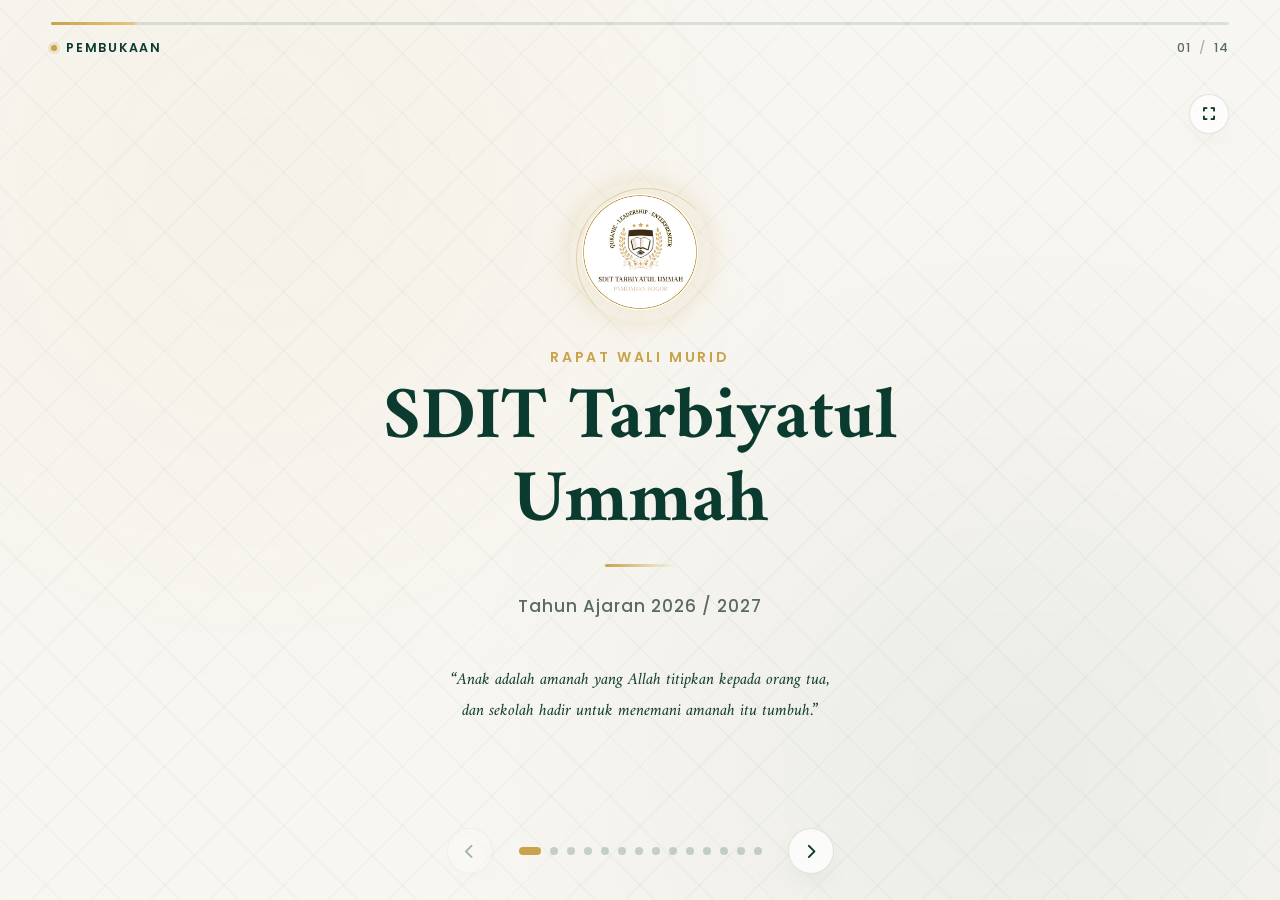
==== commit 629a039d: "finish" ====
--- a/index.html
+++ b/index.html
@@ -52,8 +52,10 @@
   <section class="slide" data-section="Pembukaan">
     <div class="slide-inner cover-slide">
       <div class="cover-logo">
-        <div class="logo-ring"><i class="fa-solid fa-mosque"></i></div>
-      </div>
+  <div class="logo-ring">
+    <img src="assets/logo.jpeg" alt="Logo Sekolah">
+  </div>
+</div>
       <p class="eyebrow">Rapat Wali Murid</p>
       <h1 class="cover-title">SDIT Tarbiyatul<br>Ummah</h1>
       <div class="gold-divider"></div>
@@ -95,51 +97,47 @@
 
       <div class="teacher-card">
         <div class="teacher-photo"><i class="fa-solid fa-user"></i></div>
-        <p class="teacher-name">Ustadz Ahmad</p>
+        <p class="teacher-name">M. Ikram Jundulloh, S.Pd, S.Kom</p>
         <p class="teacher-role">Kepala Sekolah</p>
       </div>
 
       <div class="teacher-card">
         <div class="teacher-photo"><i class="fa-solid fa-user"></i></div>
-        <p class="teacher-name">Ustadz Muhammad</p>
-        <p class="teacher-role">Wali Kelas 7</p>
+        <p class="teacher-name">Nurhayati</p>
+        <p class="teacher-role">Wali Kelas 1</p>
       </div>
 
       <div class="teacher-card">
         <div class="teacher-photo"><i class="fa-solid fa-user"></i></div>
-        <p class="teacher-name">Ustadz Ikram</p>
-        <p class="teacher-role">Guru Tahfidz</p>
+        <p class="teacher-name">Nuraida</p>
+        <p class="teacher-role">Wali Kelas 2</p>
       </div>
 
       <div class="teacher-card">
         <div class="teacher-photo"><i class="fa-solid fa-user"></i></div>
-        <p class="teacher-name">Ustadz Fajar</p>
-        <p class="teacher-role">Guru Tahsin</p>
+        <p class="teacher-name">Marhamatul Awaliyah, S.Pd</p>
+        <p class="teacher-role">Wali Kelas 3</p>
       </div>
 
       <div class="teacher-card">
         <div class="teacher-photo"><i class="fa-solid fa-user"></i></div>
-        <p class="teacher-name">Ustadz Yusuf</p>
-        <p class="teacher-role">Guru Bahasa Arab</p>
+        <p class="teacher-name">Apriandi, S.Pd</p>
+        <p class="teacher-role">Wali kelas 4</p>
       </div>
 
       <div class="teacher-card">
         <div class="teacher-photo"><i class="fa-solid fa-user"></i></div>
-        <p class="teacher-name">Ustadz Ali</p>
-        <p class="teacher-role">Guru PAI</p>
+        <p class="teacher-name">Siti Nurkholisoh, S.Pd</p>
+        <p class="teacher-role">Wali kelas 5</p>
       </div>
 
       <div class="teacher-card">
         <div class="teacher-photo"><i class="fa-solid fa-user"></i></div>
-        <p class="teacher-name">Ustadz Hasan</p>
-        <p class="teacher-role">Guru Matematika</p>
-      </div>
-
-      <div class="teacher-card">
-        <div class="teacher-photo"><i class="fa-solid fa-user"></i></div>
-        <p class="teacher-name">Ustadzah Aisyah</p>
-        <p class="teacher-role">Guru Bahasa Inggris</p>
-      </div>
+        <p class="teacher-name">Fatimah Dzakiroh, S.E,. M.Pd</p>
+        <p class="teacher-role">Wali Kelas 6</p>
+      </div>
+
+      
 
     </div>
 
@@ -159,7 +157,7 @@
       <h2 class="slide-title">Visi &amp; Misi</h2>
       <div class="gold-divider small"></div>
 
-      <p class="visi-text">Menjadi lembaga yang <b>Mumtaz</b> — istimewa dan unggul — dalam membentuk generasi yang berkarakter, cerdas, dan berdaya saing global.</p>
+      <p class="visi-text">Menjadi Sekolah yang <b>Mumtaz</b> — istimewa dan unggul — dalam membentuk generasi yang berkarakter, cerdas, dan berdaya saing global.</p>
 
       <div class="mumtaz-grid">
         <div class="mumtaz-card"><span class="mumtaz-letter">M</span><p>Membangun karakter dan akhlak mulia</p></div>
@@ -398,7 +396,7 @@
     </h2>
     <div class="gold-divider"></div>
     <p class="section-desc">
-      Pembagian kelompok tahsin dan tahfidz dibimbing oleh para musyrif
+      Pembagian kelompok tahsin dan tahfidz untuk kelas 3-6 dibimbing oleh para musyrif
       untuk meningkatkan kualitas bacaan dan hafalan Al-Qur'an.
     </p>
   </div>
@@ -580,12 +578,10 @@
       <div class="gold-divider small"></div>
 
       <div class="budget-grid">
-        <div class="budget-card"><i class="fa-solid fa-money-bill-wave"></i><p>SPP</p><span>Rp. xxx.xxx</span></div>
-        <div class="budget-card"><i class="fa-solid fa-shirt"></i><p>Seragam</p><span>Rp. xxx.xxx</span></div>
-        <div class="budget-card"><i class="fa-solid fa-book"></i><p>Buku</p><span>Rp. xxx.xxx</span></div>
-        <div class="budget-card"><i class="fa-solid fa-calendar-days"></i><p>Kegiatan</p><span>Rp. xxx.xxx</span></div>
-        <div class="budget-card"><i class="fa-solid fa-futbol"></i><p>Ekstrakurikuler</p><span>Rp. xxx.xxx</span></div>
-        <div class="budget-card"><i class="fa-solid fa-ellipsis"></i><p>Lainnya</p><span>Rp. xxx.xxx</span></div>
+     <a href="https://docs.google.com/presentation/d/1Wm_icSlZUYiBPkvkPxUEetLfdIaX00Bt/edit?usp=sharing&ouid=108731227917256542258&rtpof=true&sd=true" class="btn-jadwal">
+  Rincian Anggaran
+  <i class="fa-solid fa-arrow-right"></i>
+</a>
       </div>
     </div>
   </section>
--- a/style.css
+++ b/style.css
@@ -143,12 +143,112 @@
 /* ---------------------- 6. COVER SLIDE ---------------------- */
 .cover-slide{ text-align:center; display:flex; flex-direction:column; align-items:center; }
 .cover-logo{ margin-bottom:26px; }
+/* ================================
+   COVER LOGO
+================================ */
+
+.cover-logo{
+  display:flex;
+  justify-content:center;
+  align-items:center;
+  margin-bottom:25px;
+}
+
+
 .logo-ring{
-  width:92px; height:92px; border-radius:50%;
-  border:1.5px solid var(--emas);
-  display:flex; align-items:center; justify-content:center;
-  color:var(--emas); font-size:34px;
-  box-shadow:0 0 0 8px rgba(201,162,75,0.08);
+  width:140px;
+  height:140px;
+  border-radius:100%;
+  
+  /* Border tema gold */
+  border:2px solid var(--gold);
+  
+  /* Background transparan */
+  background:
+    radial-gradient(
+      circle,
+      rgba(201,162,75,0.15),
+      rgba(201,162,75,0.03)
+    );
+
+  display:flex;
+  justify-content:center;
+  align-items:center;
+
+  overflow:hidden;
+  padding:12px;
+
+  position:relative;
+
+  box-shadow:
+    0 0 25px rgba(201,162,75,0.25);
+}
+
+
+/* Efek lingkaran dekorasi */
+.logo-ring::before{
+  content:"";
+  position:absolute;
+
+  width:100%;
+  height:100%;
+
+  border-radius:100%;
+
+  border:1px solid rgba(201,162,75,0.4);
+
+  top:6px;
+  left:6px;
+
+  pointer-events:none;
+}
+
+
+/* Gambar Logo */
+.logo-ring img{
+  width:100%;
+  height:100%;
+  border-radius: 100%;
+  object-fit:contain;
+
+  position:relative;
+  z-index:2;
+}
+
+
+/* Hover Effect */
+.logo-ring:hover{
+  transform:scale(1.05);
+  transition:.4s ease;
+
+  box-shadow:
+    0 0 35px rgba(201,162,75,0.45);
+}
+
+
+/* ================================
+   RESPONSIVE MOBILE
+================================ */
+
+@media(max-width:760px){
+
+  .cover-logo{
+    margin-bottom:20px;
+  }
+
+
+  .logo-ring{
+    width:110px;
+    height:110px;
+    padding:10px;
+  }
+
+
+  .logo-ring::before{
+    top:4px;
+    left:4px;
+  }
+
 }
 .cover-slide .eyebrow{ font-size:14px; }
 .cover-title{
